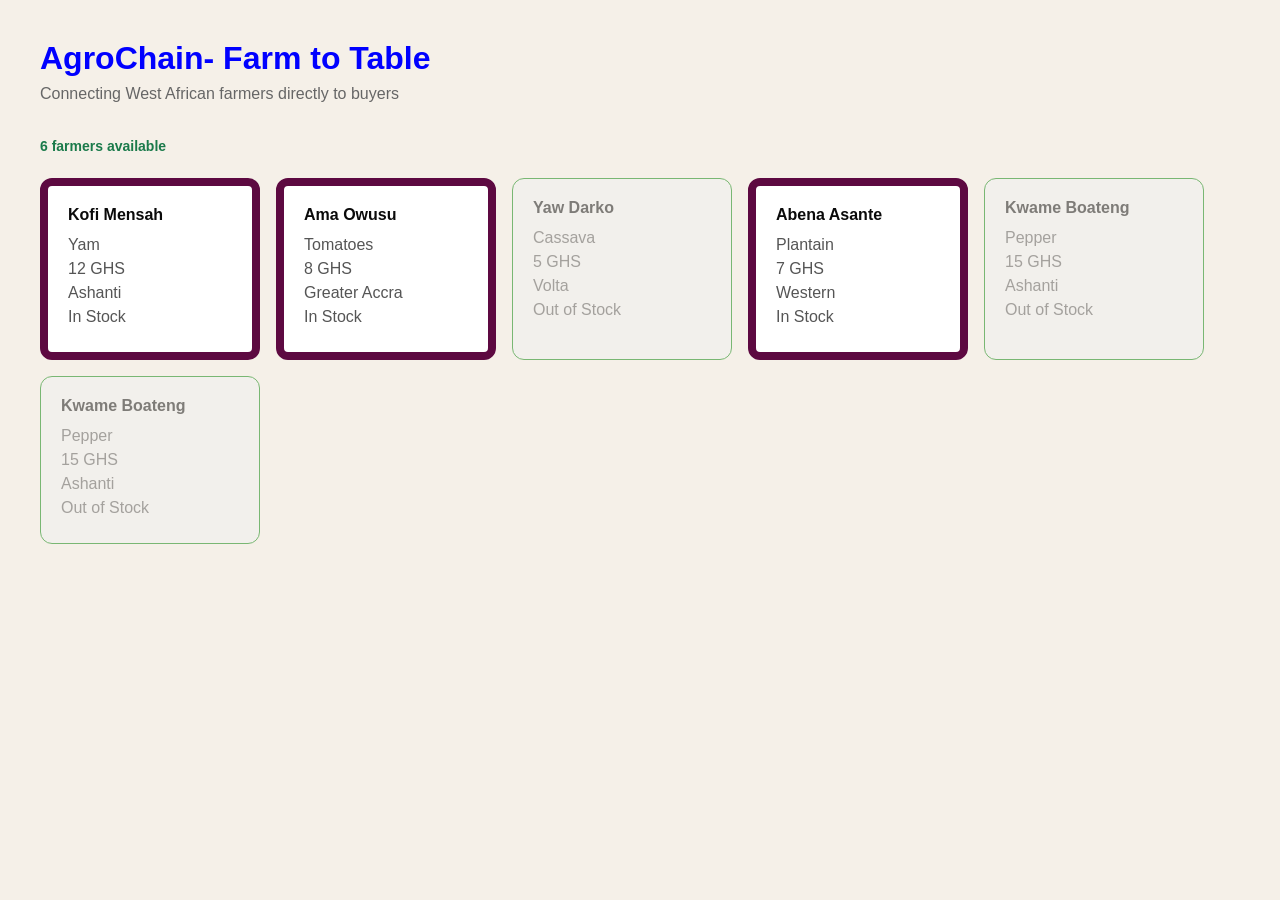
==== week2/agrochain/index.html @ 7669ce6e "DOM manipulation" ====
<!DOCTYPE html>
<html lang="en">
<head>
  <meta charset="UTF-8">
  <meta name="viewport" content="width=device-width, initial-scale=1.0">
  <title>AgroChain — Farm to Buyer</title>
  <link rel="stylesheet" href="style.css">
</head>
<body>

  <header>
    <h1>AgroChain</h1>
    <p>Connecting West African farmers directly to buyers</p>
  </header>

  <main>
    <div id="farmer-count"></div>
    <div id="listings-container"></div>
  </main>

  <script src="script.js"></script>
</body>
</html>
---- week2/agrochain/style.css ----
*{
    box-sizing: border-box;
    margin: 0;
    padding:0;
}


body{
    background-color: #f5f0e8;
    font-family: sans-serif;
    padding: 40px;
}

header{
    margin-bottom: 35px
}

.card {
  background: white;
  border-radius: 12px;
  padding: 20px;
  width: 220px;
  border: 2px solid #e0e0e0; /* default border */
}

.out-of-stock {
  opacity: 0.5;
  background: #f0f0f0;
  border: 2px solid #ccc;
}

header h1{
    font-size: 32px;
    color:blue
}

header p {
    color:#666;
    margin-top: 8px
}


#farmer-count{
    font-size: 14px;
    color: #1a7a4a;
    font-weight: bold;
    margin-bottom: 24px;
}

#listings-container {
    display: flex;
    flex-wrap: wrap;
    gap: 16px;
}

.card{
border: 1px solid green;
}

.in-stock{
border: 8px solid rgb(93, 9, 65);
}

.card h2 {
    font-size: 16px;
    margin-bottom: 12px;
    color: #0a0a0a;
}


.card p{
    font-size: 16px;
    color: #555;
    margin-bottom: 6px;
}
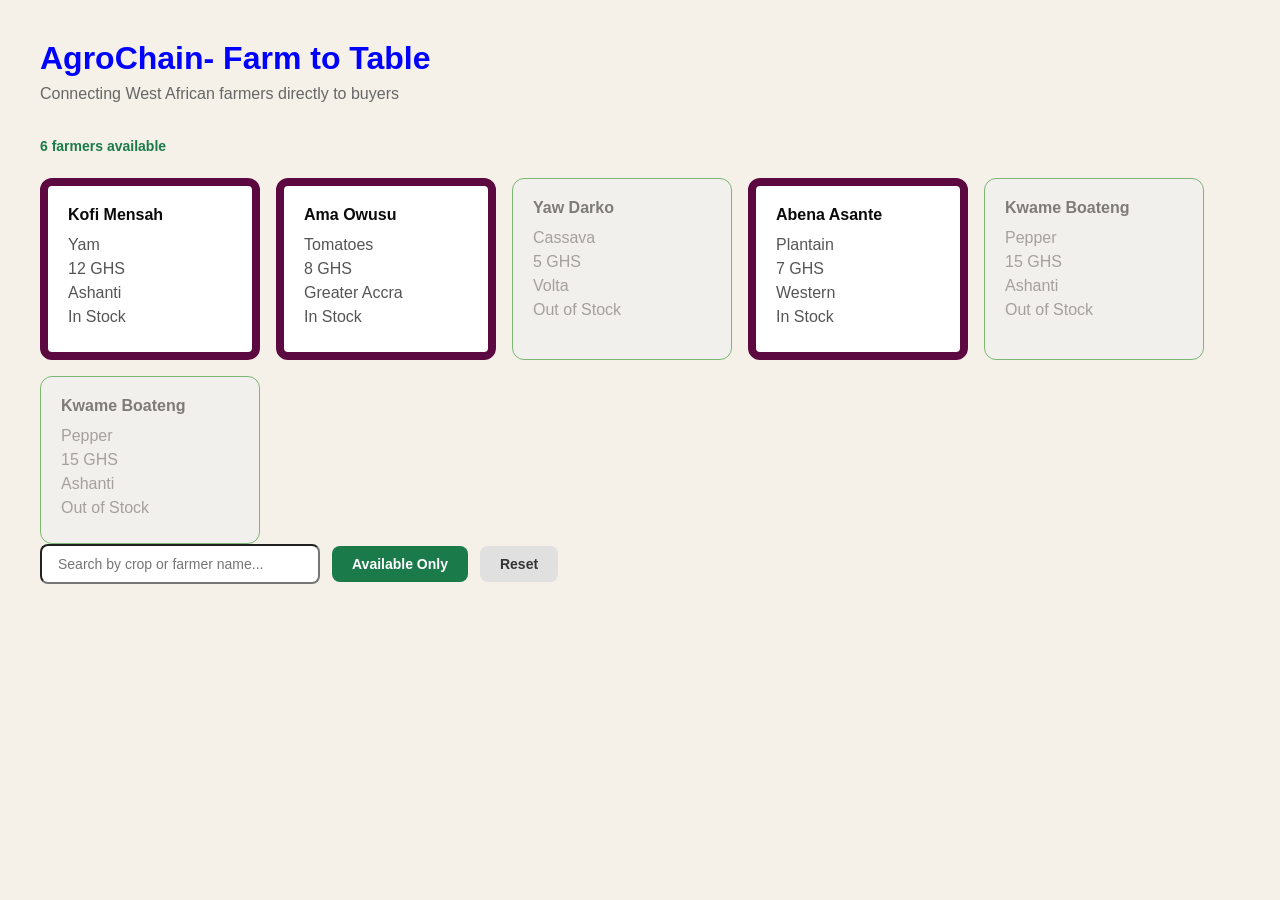
==== commit 67235658: "feat(agrochain): add search filter for farmers" ====
--- a/week2/agrochain/index.html
+++ b/week2/agrochain/index.html
@@ -16,8 +16,15 @@
   <main>
     <div id="farmer-count"></div>
     <div id="listings-container"></div>
+
+    <div id="controls">
+      <input type="text" id="search" placeholder="Search by crop or farmer name..." />
+      <button id="btn-available">Available Only</button>
+      <button id="btn-reset">Reset</button>
+    </div> 
+
   </main>
 
   <script src="script.js"></script>
 </body>
-</html>+</html> 
--- a/week2/agrochain/style.css
+++ b/week2/agrochain/style.css
@@ -72,4 +72,46 @@
     font-size: 16px;
     color: #555;
     margin-bottom: 6px;
-}+}
+
+
+#controls{
+    display: flex;
+    gap: 12px;
+    margin-bottom: 24px;
+    align-items: center;
+}
+
+
+#search{
+padding: 10px 16px;
+border-radius: 8px;
+font-size: 14px;
+width: 280px;
+outline: none;
+}
+
+#search:focus {
+  border-color: #1a7a4a;
+}
+
+button {
+  padding: 10px 20px;
+  border: none;
+  border-radius: 8px;
+  font-size: 14px;
+  cursor: pointer;
+  font-weight: bold;
+}
+
+#btn-available {
+  background: #1a7a4a;
+  color: white;
+}
+
+#btn-reset {
+  background: #e0e0e0;
+  color: #333;
+}
+
+
